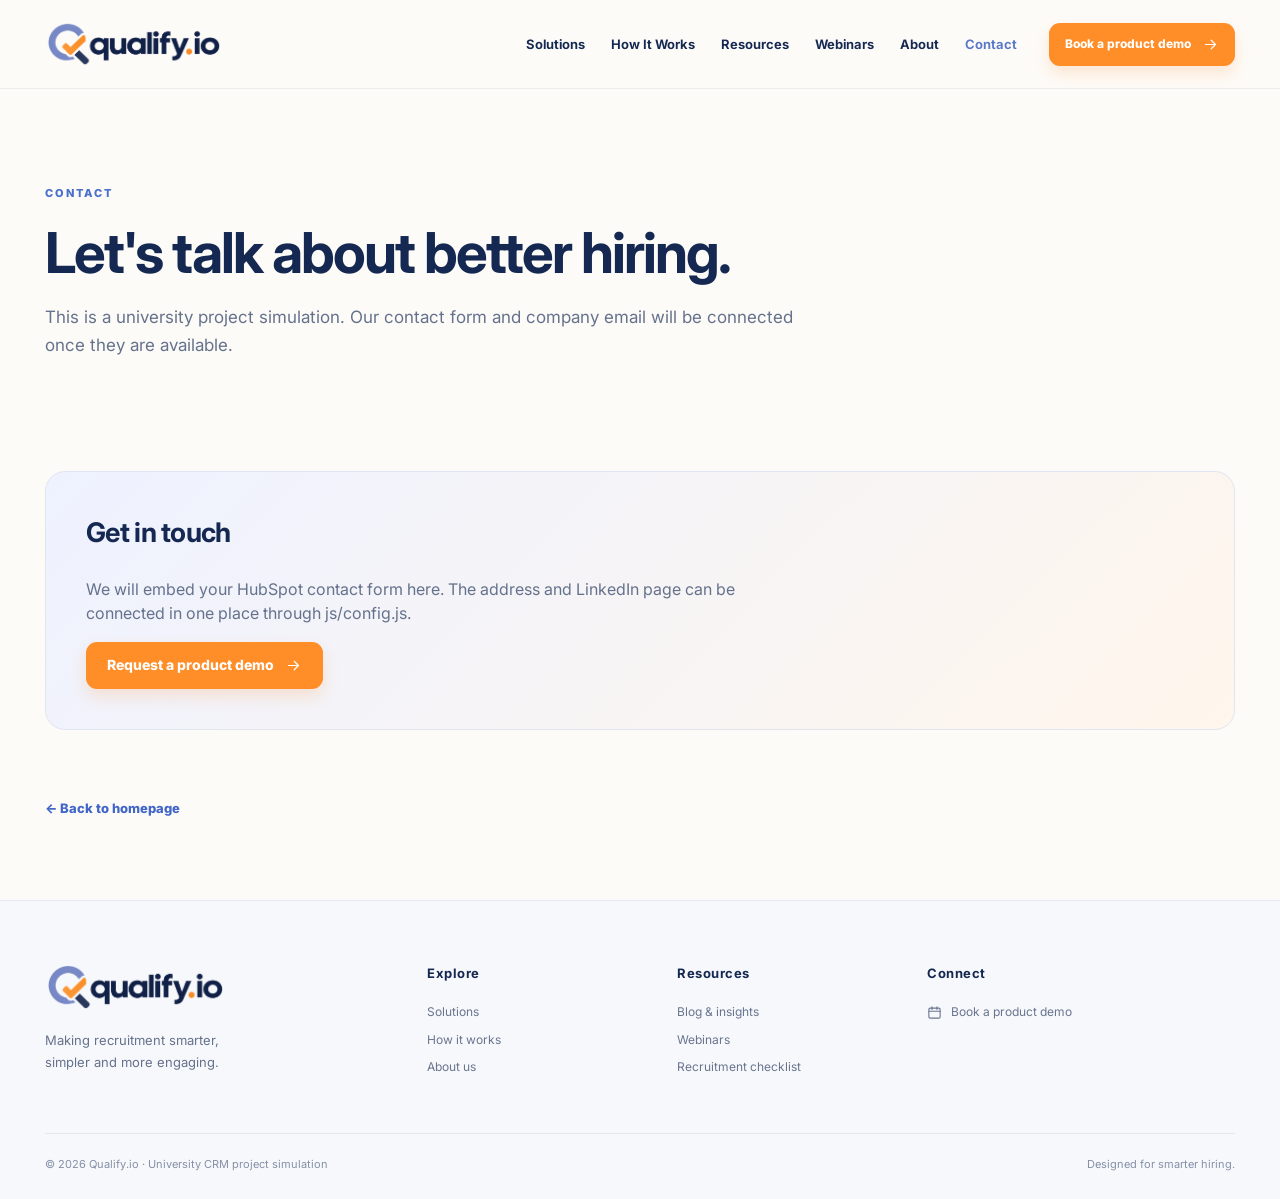
==== contact.html @ be99ba0d "Add files via upload" ====
<!doctype html>
<html lang="en">
<head>
  <meta charset="utf-8" />
  <meta name="viewport" content="width=device-width, initial-scale=1" />
  <meta name="description" content="Qualify.io is a modular recruitment technology platform concept combining skills-based assessments, AI assistance and automation." />
  <meta name="theme-color" content="#fdfbf8" />
  <title>Contact | Qualify.io</title>
  <link rel="icon" href="assets/qualify-logo.png" type="image/png" />
  <link rel="preconnect" href="https://fonts.googleapis.com" />
  <link rel="preconnect" href="https://fonts.gstatic.com" crossorigin />
  <link href="https://fonts.googleapis.com/css2?family=Inter:wght@400;500;600;650;700;750;800;850&display=swap" rel="stylesheet" />
  <link rel="stylesheet" href="css/styles.css" />
  <script defer src="js/config.js"></script>
  <script defer src="js/content.js"></script>
  <script defer src="js/webinars.js"></script>
  <script defer src="js/site.js"></script>
</head>
<body data-page="contact">
  <a href="#main-content" class="sr-only skip-link">Skip to content</a>
  <div id="site"></div>
  <noscript>This website uses JavaScript to render its content. Please enable JavaScript.</noscript>
</body>
</html>
---- css/styles.css ----
/* QUALIFY.IO — brand system. Change these variables to reskin the whole website. */
:root {
  --navy: #142851;
  --navy-2: #1d3262;
  --blue: #758dda;
  --blue-bright: #567cf1;
  --orange: #ff8d28;
  --orange-hover: #f47811;
  --paper: #fdfbf8;
  --soft: #f6f7fc;
  --line: #e4e7f0;
  --text: #1c2b49;
  --muted: #65728c;
  --shadow: 0 10px 28px rgba(25,37,73,.075);
  --radius: 19px;
}
* { box-sizing:border-box; }
html { scroll-behavior:smooth; }
body { margin:0; font-family:Inter,ui-sans-serif,-apple-system,BlinkMacSystemFont,"Segoe UI",sans-serif; color:var(--text); background:var(--paper); line-height:1.55; -webkit-font-smoothing:antialiased; }
img { max-width:100%; }
a { color:inherit; text-decoration:none; }
button { font:inherit; }
a:focus-visible,button:focus-visible {outline:3px solid var(--blue-bright);outline-offset:4px;}
.container { width:min(1190px, calc(100% - 64px)); margin-inline:auto; }
.icon { display:inline-block;width:20px;height:20px;vertical-align:middle;flex-shrink:0; }
.site-header { position:sticky;z-index:50;top:0;background:rgba(253,251,248,.93);backdrop-filter:blur(16px);border-bottom:1px solid rgba(29,50,98,.075); }
.header-inner { display:flex;align-items:center;gap:32px;min-height:88px; }
.logo-link { display:block;flex-shrink:0; }
.logo-link img { display:block;width:177px;height:auto; }
.desktop-nav { margin-left:auto;display:flex;align-items:center;gap:26px; }
.desktop-nav a {font-size:13px;font-weight:670;color:var(--navy);transition:color .2s;white-space:nowrap;}
.desktop-nav a:hover,.desktop-nav a[aria-current] {color:#5879c8;}
.btn {display:inline-flex;align-items:center;justify-content:center;gap:11px;border-radius:11px;padding:14px 20px;font-size:14px;font-weight:780;line-height:1.2;transition:transform .18s,box-shadow .18s,background .18s;border:1px solid transparent;white-space:nowrap;}
.btn:hover{transform:translateY(-2px);}
.btn .icon {width:17px;height:17px;}
.btn-primary {background:var(--orange);color:white;box-shadow:0 8px 16px rgba(255,141,40,.18);}
.btn-primary:hover {background:var(--orange-hover);box-shadow:0 11px 20px rgba(255,141,40,.22);}
.btn-outline {border-color:#9da9c9;color:var(--navy);background:rgba(255,255,255,.78);}
.btn-outline:hover {border-color:var(--navy);background:#fff;}
.nav-cta {padding:12px 15px;font-size:12px;}
.mobile-menu-toggle,.mobile-nav{display:none;}
.eyebrow {display:inline-block;font-size:11px;line-height:1.45;font-weight:820;letter-spacing:2px;color:#4a70ce;}
.eyebrow.mini {letter-spacing:1.05px;font-size:10px;}
.hero { position:relative;overflow:hidden;padding:60px 0 66px;background:radial-gradient(circle at 87% 86%,#fff4e8 0%,transparent 28%),linear-gradient(180deg,#fdfbf8 0%,#fff 100%); }
.hero-deco-left {position:absolute;left:-138px;top:55px;width:260px;height:260px;border-radius:50%;background:#dce5fd;opacity:.92;}
.hero-grid {display:grid;grid-template-columns:1fr 1.07fr;gap:48px;align-items:center;position:relative;}
.hero-copy {padding-top:8px;position:relative;z-index:2;}
h1,h2,h3,h4,p{margin-top:0;}
.hero-copy h1 {font-size:clamp(42px,4.3vw,64px);line-height:1.09;letter-spacing:-2.6px;color:var(--navy);max-width:620px;margin:18px 0 24px;font-weight:820;}
.underlined {position:relative;white-space:nowrap;}
.underlined::after {content:"";position:absolute;left:23%;right:1%;bottom:-8px;height:8px;border-top:5px solid var(--orange);border-radius:50%;transform:rotate(-2deg);}
.hero-copy>p:not(.hero-proof) {font-size:17px;line-height:1.75;color:#4b5875;max-width:525px;margin-bottom:30px;}
.hero-actions {display:flex;gap:12px;flex-wrap:wrap;}
.hero-proof {font-size:12px;color:#8992a5;margin:24px 0 0;}
.dashboard-illustration {min-height:405px;position:relative;display:flex;align-items:center;justify-content:center;}
.hero-halo {width:420px;height:420px;border-radius:50%;position:absolute;right:18px;top:-3px;background:radial-gradient(circle,#e8edff 0%,#f5f6ff 48%,transparent 72%);}
.dash-window {position:relative;z-index:1;width:87%;min-height:290px;border:7px solid #dfe7fc;background:white;border-radius:20px;box-shadow:0 20px 45px rgba(45,72,135,.16);transform:rotate(-1.5deg);overflow:hidden;}
.dash-header {display:flex;align-items:center;gap:10px;height:48px;background:#fafbff;padding:0 15px;border-bottom:1px solid #eef0f7;}
.window-dots{display:flex;gap:5px;}.window-dots i {width:7px;height:7px;border-radius:50%;background:#ffb5aa;}.window-dots i:nth-child(2){background:#ffe0a4}.window-dots i:nth-child(3){background:#b0e4bb}
.dash-header strong{margin-left:6px;font-size:15px;color:var(--navy);letter-spacing:-.5px;}.orange{color:var(--orange)}
.dash-demo-label{margin-left:auto;color:#8491b1;font-size:10px;font-weight:650}
.dash-body {display:flex;min-height:250px;}
.dash-sidebar {background:#f0f4ff;padding:19px 11px;display:flex;flex-direction:column;align-items:center;gap:14px;}
.dash-side {color:#7e9bdd;line-height:1;}.dash-side .icon{width:17px;height:17px}.dash-side.active {color:#4c75d1;}
.dash-main {padding:21px 22px;flex:1;min-width:0;}.dash-caption {font-size:9px;letter-spacing:1.5px;font-weight:800;color:#8397cb;margin:0 0 4px;}.dash-main h3 {font-size:19px;letter-spacing:-.4px;color:var(--navy);margin:0 0 16px;}
.dash-stages{display:grid;grid-template-columns:repeat(3,1fr);gap:7px;margin-bottom:17px;}.dash-stages>div {background:#edf2ff;border-radius:8px;padding:9px 10px;display:flex;align-items:flex-end;justify-content:space-between;}.dash-stages small{font-size:10px;color:#506bb2;font-weight:690;}.dash-stages strong{font-size:14px;color:var(--navy);}
.dash-list{display:grid;gap:9px}.dash-list>div{display:flex;align-items:center;gap:11px;}.avatar{display:grid;place-items:center;background:#dfe9ff;color:#6e86c5;border-radius:50%;width:25px;height:25px;font-size:9px;font-weight:750;}.fake-lines{display:grid;gap:4px;flex:1;}.fake-lines i{height:5px;background:#e3e8f5;border-radius:5px;width:75%;}.fake-lines i:nth-child(2){width:48%;}.bar{height:7px;border-radius:5px;background:#6ec9a6;width:20%;}.bar-74{width:15%}.bar-93{width:24%}
.floating-skill {position:absolute;z-index:2;right:-13px;bottom:23px;width:214px;padding:15px 15px 13px;background:rgba(255,255,255,.96);border:1px solid #ecedf4;border-radius:14px;box-shadow:0 15px 25px rgba(28,48,104,.14);transform:rotate(3deg);}
.floating-skill>div{display:flex;align-items:center;gap:9px;color:#606f89;font-size:11px;padding:6px 0;}.floating-skill>div .icon{width:15px;height:15px;color:#2daa81;}.floating-heading{font-size:13px!important;font-weight:780;color:var(--navy)!important;padding-bottom:10px!important;}.floating-heading .icon{color:#5879e4!important;}
.orbit-mark{position:absolute;width:22px;height:5px;border-radius:6px;background:var(--orange);right:25px;top:24px;transform:rotate(55deg);}.orbit-mark.two{width:14px;right:5px;top:47px;transform:rotate(-22deg);}
.benefits {position:relative;z-index:4;display:grid;grid-template-columns:repeat(3,1fr);background:white;box-shadow:var(--shadow);border:1px solid var(--line);border-radius:15px;transform:translateY(-15px);min-height:94px;}
.benefits>div{display:flex;gap:15px;align-items:center;padding:22px 24px;}.benefits>div+div{border-left:1px solid var(--line);}.benefits .icon {width:28px;height:28px;color:#5b7dce;}.benefits>div:first-child .icon,.benefits>div:last-child .icon{color:var(--orange);}.benefits span {display:flex;flex-direction:column;gap:3px;}.benefits strong{color:var(--navy);font-size:13px;line-height:1.25;}.benefits small {color:var(--muted);font-size:11px;line-height:1.4;}
.section {padding-top:85px;padding-bottom:18px;}
.section-head {display:flex;align-items:end;justify-content:space-between;gap:20px;margin-bottom:30px;}
.section-head h2,.resource-copy h2,.bottom-cta h2{font-size:clamp(27px,2.5vw,38px);font-weight:820;line-height:1.2;letter-spacing:-1.2px;color:var(--navy);margin:6px 0 9px;}
.section-head p {font-size:15px;color:var(--muted);margin:0;}
.text-link {display:inline-flex;align-items:center;gap:8px;font-size:13px;font-weight:800;color:#4166c8;white-space:nowrap;}.text-link:hover{color:var(--navy)}.text-link .icon{width:16px;height:16px;}
.solutions-grid{display:grid;grid-template-columns:repeat(3,1fr);gap:18px;}
.solution-card{background:white;border:1px solid var(--line);box-shadow:var(--shadow);border-radius:var(--radius);padding:29px 26px;transition:transform .2s,box-shadow .2s;}
.solution-card:hover {transform:translateY(-3px);box-shadow:0 15px 30px rgba(25,37,73,.11);}
.solution-icon{width:54px;height:54px;border-radius:14px;display:grid;place-items:center;background:#edf1ff;color:#5b7fdd;margin-bottom:21px;}.solution-icon.tone-1{background:#fff1e6;color:#f58b2a}.solution-icon .icon{width:27px;height:27px;}
.solution-card h3{font-size:17px;color:var(--navy);margin:0 0 11px;letter-spacing:-.35px;}.solution-card p {font-size:13px;color:var(--muted);line-height:1.75;min-height:93px;margin-bottom:15px;}
.how-section{margin-top:72px;background:linear-gradient(180deg,#f5f7fd,#fcfbfb);padding:75px 0 82px;}.steps-grid{display:grid;grid-template-columns:repeat(4,1fr);gap:15px;}
.step {background:white;border-radius:15px;padding:23px 20px;border:1px solid var(--line);position:relative;min-height:205px;}.step:not(:last-child)::after {content:'→';color:#7d94cc;font-size:26px;position:absolute;right:-22px;top:45%;z-index:2;}.step-icon{width:44px;height:44px;border-radius:11px;display:grid;place-items:center;background:#eff2ff;color:#5a7dd2;margin-bottom:17px;}.step:nth-child(2) .step-icon,.step:nth-child(4) .step-icon{background:#fff0e4;color:var(--orange)}.step>b{color:#9cabd3;font-size:11px;letter-spacing:1px;}.step h3{font-size:17px;color:var(--navy);margin:4px 0 7px;}.step p{font-size:12px;color:var(--muted);margin:0;line-height:1.6;}
.resource-feature{display:grid;grid-template-columns:250px 1fr;align-items:center;gap:50px;position:relative;overflow:hidden;border-radius:22px;margin-top:78px;min-height:285px;padding:35px 65px;background:linear-gradient(110deg,#f1f3fd 0%,#fff 59%,#eff2ff 100%);border:1px solid var(--line);}
.resource-paper{width:195px;height:235px;background:white;border-radius:9px;transform:rotate(-10deg);box-shadow:0 18px 22px rgba(46,65,123,.15);padding:20px 19px;position:relative;z-index:2;border:1px solid #e9ebf5;display:flex;flex-direction:column;}
.paper-logo{font-size:15px;font-weight:820;color:var(--navy);letter-spacing:-1px;margin-bottom:30px;}.paper-logo span{color:var(--orange)}.resource-paper strong{font-size:20px;line-height:1.18;color:var(--navy);letter-spacing:-.8px;}.paper-mark{display:grid;place-items:center;color:var(--orange);border:2px solid var(--blue);border-radius:12px;width:47px;height:47px;margin-top:auto}.paper-mark .icon{width:29px;height:29px;}
.resource-copy{position:relative;z-index:2;max-width:580px;}.resource-copy h2{font-size:31px;}.resource-copy p{color:var(--muted);font-size:14px;max-width:470px;line-height:1.75;margin:0 0 22px;}.feature-swoosh{position:absolute;right:-77px;bottom:-132px;width:300px;height:300px;border:65px solid #b8c9fb;border-radius:50%;opacity:.65;}
.webinar-grid{display:grid;grid-template-columns:repeat(3,1fr);gap:18px;}.webinar-card{border:1px solid var(--line);border-radius:17px;background:white;min-height:215px;padding:22px 23px;box-shadow:var(--shadow);overflow:hidden;position:relative;display:flex;align-items:flex-start;flex-direction:column;transition:transform .2s;}.webinar-card:hover,.blog-card:hover{transform:translateY(-3px)}.webinar-top{display:flex;align-items:center;gap:7px;color:#7a86a4;font-weight:800;letter-spacing:1.2px;font-size:10px;position:relative;z-index:2;}.webinar-top .icon{width:14px;height:14px;}.webinar-card h3{font-size:21px;color:var(--navy);line-height:1.2;max-width:245px;margin:30px 0 12px;letter-spacing:-.65px;position:relative;z-index:2;}.webinar-link{display:flex;align-items:center;gap:5px;margin-top:auto;font-size:12px;color:#4d6ec6;font-weight:800;position:relative;z-index:2;}.webinar-link .icon{width:15px;height:15px;}.webinar-pattern{position:absolute;border:37px solid #dce5fd;border-radius:50%;width:235px;height:235px;right:-130px;bottom:-130px;}.webinar-1 .webinar-pattern{border-color:#ffe5ce;}.webinar-2 .webinar-pattern{border-color:#cedcfb;}.section-note{color:#929aaa;font-size:11px;text-align:right;margin-top:12px;}
.blog-grid{display:grid;grid-template-columns:repeat(3,1fr);gap:18px;}.blog-card{display:flex;background:white;border:1px solid var(--line);box-shadow:var(--shadow);border-radius:15px;overflow:hidden;min-height:180px;transition:transform .2s;}.blog-art{min-width:120px;width:34%;position:relative;overflow:hidden;background:#d9e4fc;}.abstract-wave:before,.abstract-wave:after{content:'';position:absolute;left:-50px;top:10px;width:235px;height:235px;border:25px solid rgba(255,255,255,.8);border-radius:50%;transform:rotate(25deg)}.abstract-wave:after{width:153px;height:153px;top:48px;left:-15px;border-color:#9eb6e9;}.abstract-steps{background:#f5f4f6;}.abstract-steps:before{content:'';position:absolute;bottom:35px;left:12px;width:80%;height:75%;background:repeating-linear-gradient(140deg,transparent 0 35px,#ffd5a8 36px 47px,transparent 48px 70px);clip-path:polygon(0 100%,0 70%,35% 70%,35% 44%,66% 44%,66% 18%,100% 18%,100% 100%)}.abstract-paper{background:#dce6fb;}.abstract-paper:before{content:'';position:absolute;inset:0 20px 12px -55px;border:28px solid #fff;border-radius:50%;}.abstract-paper:after{content:'';position:absolute;width:160px;height:100px;background:#ffe3c7;bottom:-70px;right:-20px;transform:rotate(-35deg);}
.blog-info{padding:18px 18px 16px;display:flex;flex-direction:column;}.blog-info h3{font-size:14px;line-height:1.4;letter-spacing:-.3px;color:var(--navy);margin:8px 0 12px;}.read-more{color:#5a73af;font-size:11px;font-weight:740;margin-top:auto;display:inline-flex;gap:6px;align-items:center}.read-more .icon{width:13px;height:13px;}
.bottom-cta{margin-top:86px;margin-bottom:80px;border-radius:19px;border:1px solid #e8e9f7;background:linear-gradient(115deg,#eaf0ff 0%,#fcfbfa 50%,#fff2e7 100%);min-height:194px;display:flex;align-items:center;justify-content:space-between;gap:30px;padding:35px 60px;overflow:hidden;position:relative;}.bottom-cta h2{margin-bottom:8px}.bottom-cta p{font-size:14px;color:var(--muted);max-width:540px;margin:0}.bottom-cta .btn{z-index:2;}
.site-footer{background:#f7f8fc;border-top:1px solid #e4e8f2;}.footer-grid{display:grid;grid-template-columns:1.6fr 1fr 1fr 1.4fr;gap:30px;padding:62px 0 47px;}.footer-logo img{width:180px}.footer-grid h4{font-size:13px;letter-spacing:.5px;color:var(--navy);margin:0 0 20px;}.footer-grid p{font-size:13px;line-height:1.7;color:var(--muted);margin:12px 0;}.footer-grid>div>a:not(.footer-logo),.footer-grid .inactive-link{display:flex;align-items:center;gap:9px;font-size:12px;color:#69758e;margin:9px 0;}.footer-grid>div>a:hover{color:#4769cb}.footer-grid .icon{height:15px;width:15px;}.inactive-link{opacity:.64;}.footer-bottom{display:flex;justify-content:space-between;gap:15px;flex-wrap:wrap;border-top:1px solid #e3e7f0;color:#8590a6;font-size:11px;padding:22px 0 26px;}
.inner-page {min-height:60vh;}.inner-hero {padding:90px 0 40px;}.inner-hero h1 {color:var(--navy);font-size:clamp(38px,4.4vw,60px);letter-spacing:-2px;line-height:1.15;max-width:850px;margin:17px 0 17px;}.inner-hero p{font-size:17px;color:var(--muted);max-width:760px;line-height:1.7;}.inner-content{padding:30px 0 65px;}.inner-content .solution-card p {min-height:unset;}.page-feature {background:linear-gradient(135deg,#eef2ff,#fff6ec);border:1px solid #e1e5f0;border-radius:20px;padding:40px;margin-top:24px;}.page-feature h2 {color:var(--navy);font-size:27px;letter-spacing:-.7px;}.page-feature p{color:var(--muted);max-width:650px;}.soft-caption{color:#8893a8;font-size:12px}.resources-list {display:grid;gap:15px;margin-bottom:30px;}.resource-list-item{padding:25px;background:white;border:1px solid var(--line);border-radius:16px;scroll-margin-top:120px;}.resource-list-item h2 {color:var(--navy);font-size:22px;margin:10px 0;}.resource-list-item p{margin-bottom:6px;color:var(--muted)}.back-home{padding-bottom:80px;}
@media (max-width:1100px){.desktop-nav{gap:14px}.header-inner{gap:19px}.desktop-nav a{font-size:12px}.logo-link img{width:148px}.hero-grid{gap:18px}.floating-skill{right:-5px}.container{width:min(1190px,calc(100% - 44px))}}
@media (max-width:870px){.desktop-nav,.nav-cta{display:none}.mobile-menu-toggle{display:grid;place-items:center;margin-left:auto;width:44px;height:44px;border:1px solid var(--line);background:#fff;border-radius:10px;color:var(--navy)}.mobile-menu-toggle .icon{height:23px;width:23px}.mobile-nav:not([hidden]){display:flex;flex-direction:column;gap:3px;padding:12px 22px 18px;border-top:1px solid var(--line);background:var(--paper)}.mobile-nav a{padding:12px;font-size:14px;color:var(--navy);font-weight:670}.mobile-nav .mobile-demo{background:var(--orange);color:white;border-radius:10px;text-align:center;margin-top:8px}.header-inner{min-height:75px}.hero-grid{grid-template-columns:1fr;}.hero{padding:50px 0 65px}.hero-copy h1{max-width:680px}.dashboard-illustration{min-height:390px;max-width:610px;width:100%;margin:20px auto 0}.benefits{transform:translateY(-22px)}.solutions-grid,.webinar-grid,.blog-grid{grid-template-columns:repeat(2,1fr)}.blog-grid .blog-card:last-child{grid-column:span 2}.steps-grid{grid-template-columns:repeat(2,1fr)}.step:nth-child(2):after{display:none}.resource-feature{gap:26px;padding:35px}.footer-grid{grid-template-columns:repeat(2,1fr);}}
@media (max-width:610px){.container{width:calc(100% - 34px)}.hero-deco-left{left:-180px}.hero-copy h1{font-size:43px;letter-spacing:-1.6px}.hero-copy>p:not(.hero-proof){font-size:15px}.hero-actions{flex-direction:column;align-items:stretch}.hero-actions .btn{text-align:center}.dashboard-illustration{min-height:315px}.hero-halo{width:310px;height:310px}.dash-window{width:96%;border-width:5px;min-height:230px}.dash-header{height:34px}.dash-body{min-height:190px}.dash-sidebar{padding:14px 9px}.dash-main{padding:16px 12px}.dash-main h3{font-size:14px}.dash-stages>div{padding:7px 6px}.dash-stages strong{font-size:12px}.dash-stages small{font-size:8px}.floating-skill{width:170px;right:-1px;bottom:-1px;padding:10px}.floating-skill>div{font-size:9px;padding:4px 0}.floating-heading{font-size:11px!important}.benefits{grid-template-columns:1fr}.benefits>div{padding:15px 18px}.benefits>div+div{border-left:none;border-top:1px solid var(--line)}.section{padding-top:62px}.section-head h2,.resource-copy h2{font-size:29px}.section-head p{font-size:13px}.desktop-more{display:none}.solutions-grid,.webinar-grid,.blog-grid{grid-template-columns:1fr}.blog-grid .blog-card:last-child{grid-column:auto}.solution-card p{min-height:0}.how-section{padding:60px 0;margin-top:46px}.steps-grid{grid-template-columns:1fr}.step{min-height:auto}.step::after{display:none}.resource-feature{grid-template-columns:1fr;padding:38px 25px 43px;margin-top:52px}.resource-paper{margin:0 auto 5px;height:203px;width:166px}.resource-paper strong{font-size:17px}.resource-copy h2{font-size:28px}.bottom-cta{padding:31px 26px;flex-direction:column;align-items:stretch;margin-top:60px;margin-bottom:58px}.bottom-cta .btn{align-self:flex-start}.footer-grid{gap:20px;grid-template-columns:1fr 1fr;padding:46px 0}.footer-grid>div:first-child{grid-column:span 2}.footer-grid>div:last-child{grid-column:span 2}.inner-hero{padding:60px 0 20px}.inner-hero h1{font-size:38px}.page-feature{padding:25px}}
@media (prefers-reduced-motion:reduce){*{scroll-behavior:auto!important;transition:none!important}}
.sr-only{position:absolute;width:1px;height:1px;padding:0;margin:-1px;overflow:hidden;clip:rect(0,0,0,0);white-space:nowrap;border:0}.sr-only:focus{position:fixed;top:8px;left:8px;width:auto;height:auto;padding:10px 12px;margin:0;background:white;clip:auto;z-index:999}

/* Editorial blog article layout — all future articles share these styles. */
.article-page{background:var(--paper)}
.article-shell{max-width:970px;padding-top:52px;padding-bottom:88px}
.article-back,.article-bottom-nav a{font-size:13px;font-weight:700;color:#5876c6}
.article-back:hover,.article-bottom-nav a:hover{text-decoration:underline}
.article-header{max-width:830px;margin:37px auto 40px;text-align:left}
.article-header h1{font-size:clamp(36px,5.3vw,64px);letter-spacing:-2.6px;line-height:1.13;color:var(--navy);margin:16px 0 24px;font-weight:850}
.article-deck{font-size:clamp(16px,2vw,20px);line-height:1.7;color:#62718b;max-width:780px;margin:0 0 23px}
.article-meta{display:flex;gap:12px;flex-wrap:wrap;color:#8491aa;letter-spacing:1px;font-size:10px;font-weight:750}
.article-hero-art{height:240px;border-radius:22px;background:linear-gradient(115deg,#e1e9fb,#f0f4ff 60%,#fff0df);position:relative;overflow:hidden;border:1px solid #e1e7f2;margin:0 0 60px}
.art-ring{display:block;position:absolute;border:32px solid rgba(255,255,255,.79);border-radius:50%;transform:rotate(25deg)}
.art-ring-one{width:440px;height:440px;left:-70px;top:-125px}
.art-ring-two{width:320px;height:320px;left:55px;top:-62px;border-color:#a9bbef}
.art-accent{position:absolute;right:7%;bottom:-55px;width:195px;height:195px;border-radius:34px;background:#ffbd7c;transform:rotate(36deg);opacity:.8}
.article-body{max-width:725px;margin:0 auto;color:#34415b}
.article-section{margin-bottom:37px}
.article-body h2{font-size:clamp(23px,3vw,31px);letter-spacing:-.85px;line-height:1.22;color:var(--navy);margin:0 0 18px}
.article-body p{font-size:16px;line-height:1.9;margin:0 0 18px}
.article-section:last-child p:last-child{font-weight:700;color:var(--navy)}
.article-checklist-cta{max-width:825px;margin:60px auto 0;background:linear-gradient(115deg,#e9efff 0%,#f8f8fc 63%,#fff0de);border:1px solid #dfe6f3;border-radius:22px;padding:42px 44px;display:grid;grid-template-columns:70px 1fr;gap:28px;align-items:start;position:relative;overflow:hidden}
.article-cta-deco{display:flex;align-items:center;justify-content:center;width:64px;height:64px;border-radius:17px;background:white;border:1px solid #d5ddf3;color:var(--orange);box-shadow:0 5px 15px rgba(30,45,85,.055)}
.article-cta-deco .icon{height:34px;width:34px;stroke-width:2.6}
.article-cta-copy{position:relative;z-index:2}
.article-cta-copy h2{font-size:clamp(23px,3vw,33px);letter-spacing:-1px;line-height:1.2;margin:9px 0 14px;color:var(--navy)}
.article-cta-copy>p{font-size:15px;line-height:1.7;color:#5b6984;margin:0 0 22px}
.article-cta-copy .cta-fineprint{font-size:11px;margin:11px 0 0;color:#8190a7}
.article-bottom-nav{max-width:825px;margin:40px auto 0}
.resources-list .text-link{display:inline-flex;margin-top:13px}
@media(max-width:610px){.article-shell{padding-top:35px;padding-bottom:58px}.article-header{margin:25px auto 32px}.article-header h1{letter-spacing:-1.5px}.article-hero-art{height:160px;margin-bottom:38px}.art-ring-one{left:-130px}.art-ring-two{left:-30px}.article-body p{font-size:15px;line-height:1.8}.article-checklist-cta{margin-top:46px;padding:29px 24px;grid-template-columns:1fr;gap:17px}.article-cta-deco{width:53px;height:53px}}

/* Team-approved webinar listings: rendered from js/webinars.js. */
.webinar-description{font-size:13px;line-height:1.6;color:var(--muted);position:relative;z-index:2;margin:0 0 18px;max-width:270px;}
.webinar-card .webinar-link{white-space:normal;}
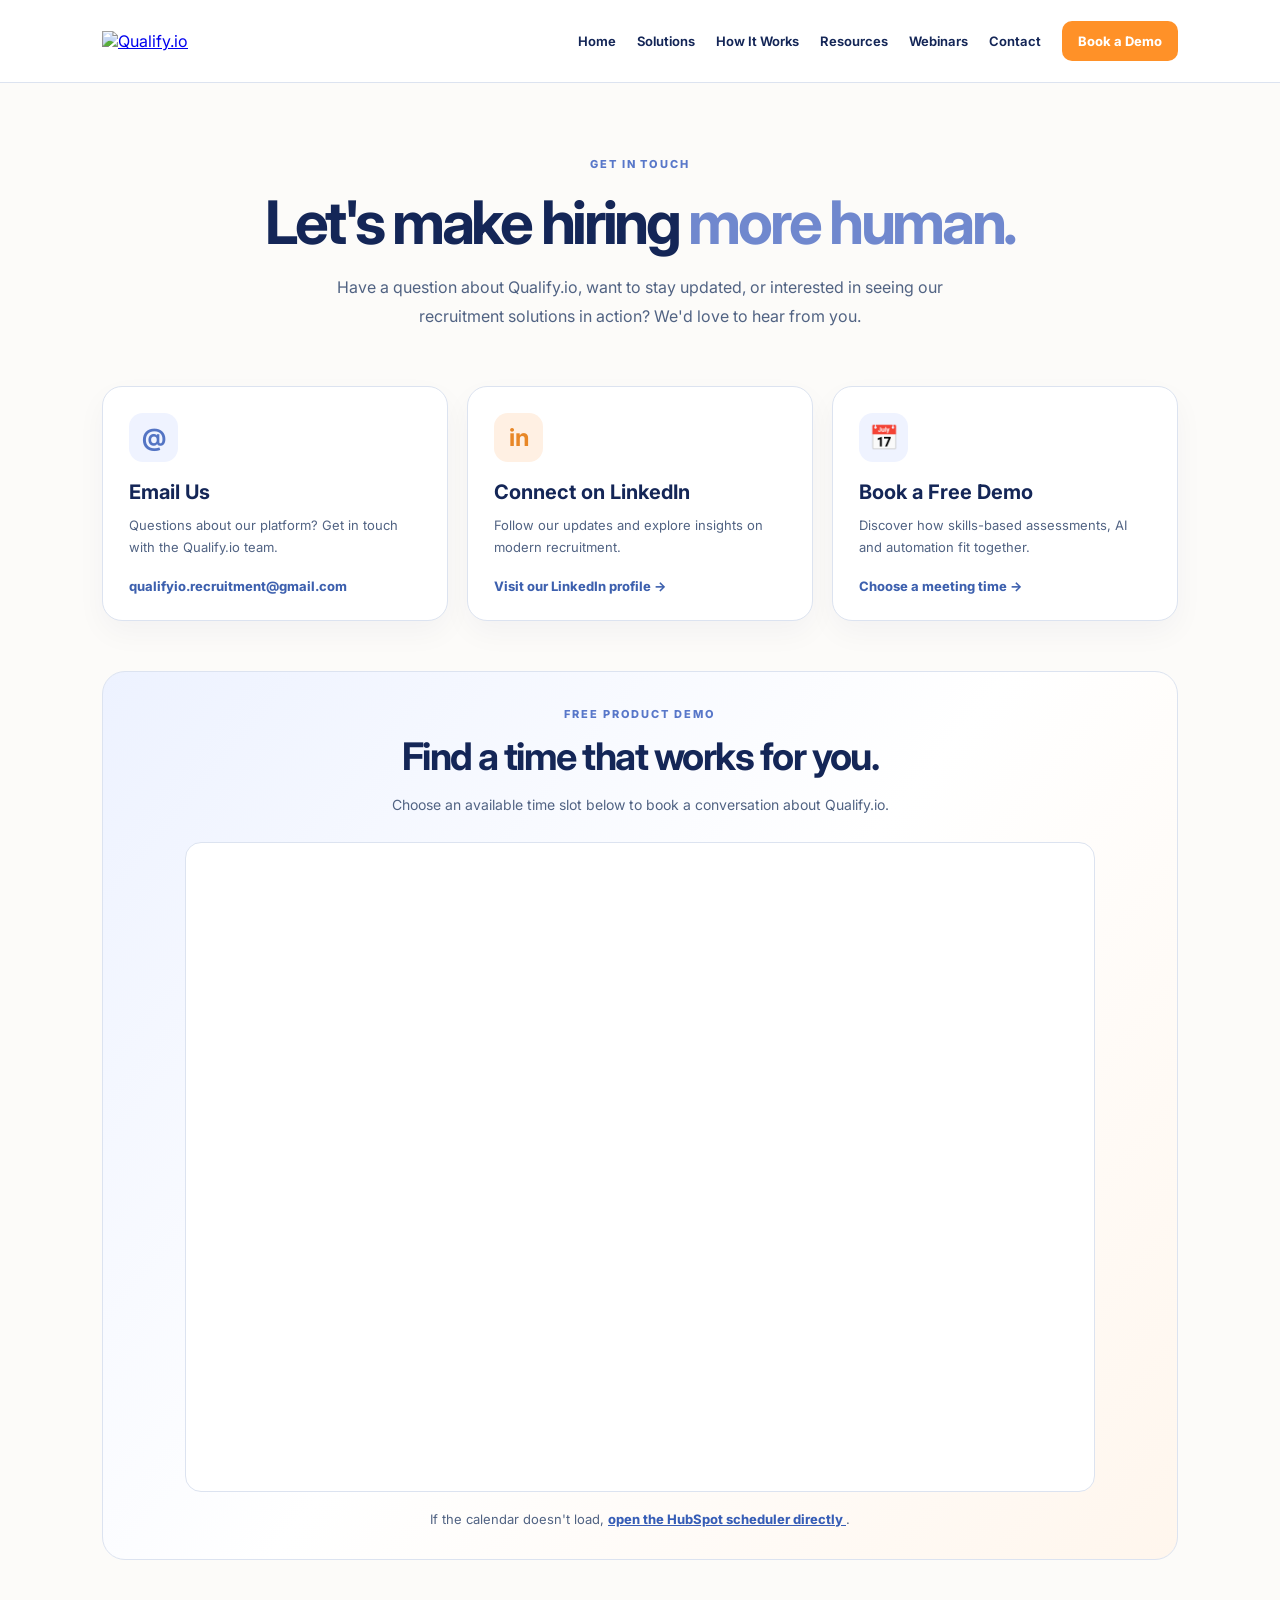
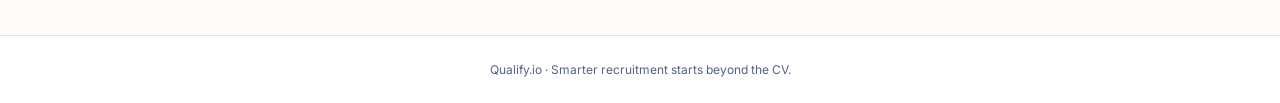
==== commit 6c16efbb: "contact.html" ====
--- a/contact.html
+++ b/contact.html
@@ -1,24 +1,413 @@
-<!doctype html>
+
+<!DOCTYPE html>
 <html lang="en">
 <head>
-  <meta charset="utf-8" />
-  <meta name="viewport" content="width=device-width, initial-scale=1" />
-  <meta name="description" content="Qualify.io is a modular recruitment technology platform concept combining skills-based assessments, AI assistance and automation." />
-  <meta name="theme-color" content="#fdfbf8" />
+  <meta charset="UTF-8">
+  <meta name="viewport" content="width=device-width, initial-scale=1">
   <title>Contact | Qualify.io</title>
-  <link rel="icon" href="assets/qualify-logo.png" type="image/png" />
-  <link rel="preconnect" href="https://fonts.googleapis.com" />
-  <link rel="preconnect" href="https://fonts.gstatic.com" crossorigin />
-  <link href="https://fonts.googleapis.com/css2?family=Inter:wght@400;500;600;650;700;750;800;850&display=swap" rel="stylesheet" />
-  <link rel="stylesheet" href="css/styles.css" />
-  <script defer src="js/config.js"></script>
-  <script defer src="js/content.js"></script>
-  <script defer src="js/webinars.js"></script>
-  <script defer src="js/site.js"></script>
+  <meta name="description"
+        content="Get in touch with Qualify.io or book a free product demo.">
+
+  <link rel="preconnect"
+        href="https://fonts.googleapis.com">
+  <link rel="preconnect"
+        href="https://fonts.gstatic.com" crossorigin>
+  <link href="https://fonts.googleapis.com/css2?family=Inter:wght@400;500;600;700;800&display=swap"
+        rel="stylesheet">
+
+  <style>
+    :root {
+      --navy: #142657;
+      --blue: #7088CE;
+      --orange: #FF9128;
+      --bg: #FCFBF9;
+      --line: #DCE3F0;
+      --muted: #516383;
+    }
+
+    * { box-sizing: border-box; }
+
+    body {
+      margin: 0;
+      font-family: Inter, Arial, sans-serif;
+      color: var(--navy);
+      background: var(--bg);
+    }
+
+    .container {
+      max-width: 1120px;
+      padding: 0 22px;
+      margin: auto;
+    }
+
+    .header {
+      background: white;
+      border-bottom: 1px solid var(--line);
+    }
+
+    .nav {
+      min-height: 82px;
+      display: flex;
+      align-items: center;
+      justify-content: space-between;
+      gap: 20px;
+      flex-wrap: wrap;
+      padding-top: 12px;
+      padding-bottom: 12px;
+    }
+
+    .logo {
+      display: block;
+      width: 158px;
+      max-width: 100%;
+    }
+
+    .nav-links {
+      display: flex;
+      gap: 21px;
+      align-items: center;
+      flex-wrap: wrap;
+    }
+
+    .nav-links a {
+      color: var(--navy);
+      text-decoration: none;
+      font-size: 13px;
+      font-weight: 650;
+      white-space: nowrap;
+    }
+
+    .nav-links a:hover {
+      color: #5374c4;
+    }
+
+    .nav-links .nav-cta {
+      color: white;
+      background: var(--orange);
+      padding: 12px 16px;
+      border-radius: 10px;
+      font-weight: 750;
+    }
+
+    .hero {
+      padding: 74px 0 45px;
+      text-align: center;
+    }
+
+    .eyebrow {
+      font-size: 11px;
+      font-weight: 800;
+      letter-spacing: .18em;
+      text-transform: uppercase;
+      color: #5877c9;
+    }
+
+    h1 {
+      font-size: clamp(38px, 5vw, 60px);
+      line-height: 1.1;
+      letter-spacing: -.055em;
+      margin: 18px 0;
+    }
+
+    h1 span { color: var(--blue); }
+
+    .lead {
+      max-width: 640px;
+      margin: 0 auto;
+      font-size: 16px;
+      color: var(--muted);
+      line-height: 1.8;
+    }
+
+    .cards {
+      display: grid;
+      grid-template-columns: repeat(3, minmax(0,1fr));
+      gap: 19px;
+      margin: 10px 0 50px;
+    }
+
+    .card {
+      background: white;
+      border: 1px solid var(--line);
+      border-radius: 20px;
+      padding: 26px;
+      display: flex;
+      flex-direction: column;
+      min-height: 235px;
+      box-shadow: 0 12px 30px rgba(20,38,87,.04);
+    }
+
+    .symbol {
+      display: grid;
+      place-items: center;
+      width: 49px;
+      height: 49px;
+      background: #eff3ff;
+      color: #5374c4;
+      border-radius: 14px;
+      font-size: 24px;
+      font-weight: 700;
+      margin-bottom: 18px;
+    }
+
+    .card:nth-child(2) .symbol {
+      background: #fff0e3;
+      color: #e88727;
+    }
+
+    .card h2 {
+      font-size: 20px;
+      margin: 0 0 10px;
+    }
+
+    .card p {
+      font-size: 13px;
+      line-height: 1.7;
+      color: var(--muted);
+      margin: 0 0 16px;
+    }
+
+    .card a {
+      font-size: 13px;
+      font-weight: 750;
+      color: #3d60ae;
+      text-decoration: none;
+      overflow-wrap: anywhere;
+      margin-top: auto;
+    }
+
+    .card a:hover { text-decoration: underline; }
+
+    .meeting-section {
+      background: linear-gradient(
+        130deg, #edf2ff, #fff 50%, #fff6ed
+      );
+      border: 1px solid var(--line);
+      border-radius: 23px;
+      padding: 35px 25px 29px;
+      margin-bottom: 75px;
+    }
+
+    .meeting-heading {
+      text-align: center;
+      max-width: 650px;
+      margin: 0 auto 25px;
+    }
+
+    .meeting-heading h2 {
+      font-size: clamp(28px, 3.5vw, 38px);
+      letter-spacing: -.04em;
+      margin: 12px 0;
+    }
+
+    .meeting-heading p {
+      color: var(--muted);
+      font-size: 14px;
+      line-height: 1.75;
+    }
+
+    .meetings-iframe-container {
+      min-height: 650px;
+      max-width: 910px;
+      background: white;
+      border: 1px solid var(--line);
+      border-radius: 16px;
+      margin: auto;
+      overflow: hidden;
+    }
+
+    .fallback {
+      text-align: center;
+      color: var(--muted);
+      font-size: 13px;
+      margin: 16px auto 0;
+      line-height: 1.7;
+    }
+
+    .fallback a {
+      font-weight: 750;
+      color: #365db6;
+    }
+
+    footer {
+      border-top: 1px solid var(--line);
+      background: white;
+      color: var(--muted);
+      text-align: center;
+      padding: 26px 16px;
+      font-size: 12px;
+    }
+
+    @media(max-width: 840px) {
+      .cards { grid-template-columns: 1fr; }
+      .card { min-height: auto; }
+      .nav { justify-content: center; }
+      .nav-links {
+        justify-content: center;
+        gap: 13px;
+      }
+    }
+
+    @media(max-width: 520px) {
+      .hero { padding: 45px 0 33px; }
+      .meeting-section { padding: 25px 12px; }
+      .nav-links a { font-size: 12px; }
+    }
+  </style>
 </head>
-<body data-page="contact">
-  <a href="#main-content" class="sr-only skip-link">Skip to content</a>
-  <div id="site"></div>
-  <noscript>This website uses JavaScript to render its content. Please enable JavaScript.</noscript>
+
+<body>
+
+  <header class="header">
+    <nav class="container nav">
+
+      <a href="index.html">
+        <img
+          class="logo"
+          src="https://43713505.fs1.hubspotusercontent-na1.net/hubfs/43713505/qualifyio/qualify-logo.png"
+          alt="Qualify.io"
+        >
+      </a>
+
+      <div class="nav-links">
+        <a href="index.html">Home</a>
+        <a href="solutions.html">Solutions</a>
+        <a href="how-it-works.html">How It Works</a>
+        <a href="resources.html">Resources</a>
+        <a href="webinars.html">Webinars</a>
+        <a href="contact.html">Contact</a>
+        <a class="nav-cta" href="#book-demo">
+          Book a Demo
+        </a>
+      </div>
+
+    </nav>
+  </header>
+
+  <main class="container">
+
+    <section class="hero">
+      <div class="eyebrow">Get in touch</div>
+
+      <h1>
+        Let's make hiring
+        <span>more human.</span>
+      </h1>
+
+      <p class="lead">
+        Have a question about Qualify.io, want to stay
+        updated, or interested in seeing our recruitment
+        solutions in action? We'd love to hear from you.
+      </p>
+    </section>
+
+    <section class="cards">
+
+      <!-- EMAIL -->
+
+      <article class="card">
+        <div class="symbol">@</div>
+
+        <h2>Email Us</h2>
+
+        <p>
+          Questions about our platform?
+          Get in touch with the Qualify.io team.
+        </p>
+
+        <a href="mailto:qualifyio.recruitment@gmail.com">
+          qualifyio.recruitment@gmail.com
+        </a>
+      </article>
+
+      <!-- LINKEDIN -->
+
+      <article class="card">
+        <div class="symbol">in</div>
+
+        <h2>Connect on LinkedIn</h2>
+
+        <p>
+          Follow our updates and explore insights
+          on modern recruitment.
+        </p>
+
+        <a
+          href="https://www.linkedin.com/in/qualify-io/"
+          target="_blank"
+          rel="noopener noreferrer"
+        >
+          Visit our LinkedIn profile &rarr;
+        </a>
+      </article>
+
+      <!-- DEMO -->
+
+      <article class="card">
+        <div class="symbol">&#128197;</div>
+
+        <h2>Book a Free Demo</h2>
+
+        <p>
+          Discover how skills-based assessments,
+          AI and automation fit together.
+        </p>
+
+        <a href="#book-demo">
+          Choose a meeting time &rarr;
+        </a>
+      </article>
+
+    </section>
+
+    <!-- HUBSPOT MEETING CALENDAR -->
+
+    <section class="meeting-section" id="book-demo">
+
+      <div class="meeting-heading">
+        <div class="eyebrow">
+          Free product demo
+        </div>
+
+        <h2>
+          Find a time that works for you.
+        </h2>
+
+        <p>
+          Choose an available time slot below
+          to book a conversation about Qualify.io.
+        </p>
+      </div>
+
+      <div
+        class="meetings-iframe-container"
+        data-src="https://meetings.hubspot.com/moritz-fruehwein/qualifyio-free-demo-meeting?embed=true"
+      ></div>
+
+      <p class="fallback">
+        If the calendar doesn't load,
+        <a
+          href="https://meetings.hubspot.com/moritz-fruehwein/qualifyio-free-demo-meeting"
+          target="_blank"
+          rel="noopener noreferrer"
+        >
+          open the HubSpot scheduler directly
+        </a>.
+      </p>
+
+    </section>
+
+  </main>
+
+  <footer>
+    Qualify.io &middot;
+    Smarter recruitment starts beyond the CV.
+  </footer>
+
+  <script
+    src="https://static.hsappstatic.net/MeetingsEmbed/ex/MeetingsEmbedCode.js"
+    defer
+  ></script>
+
 </body>
 </html>
